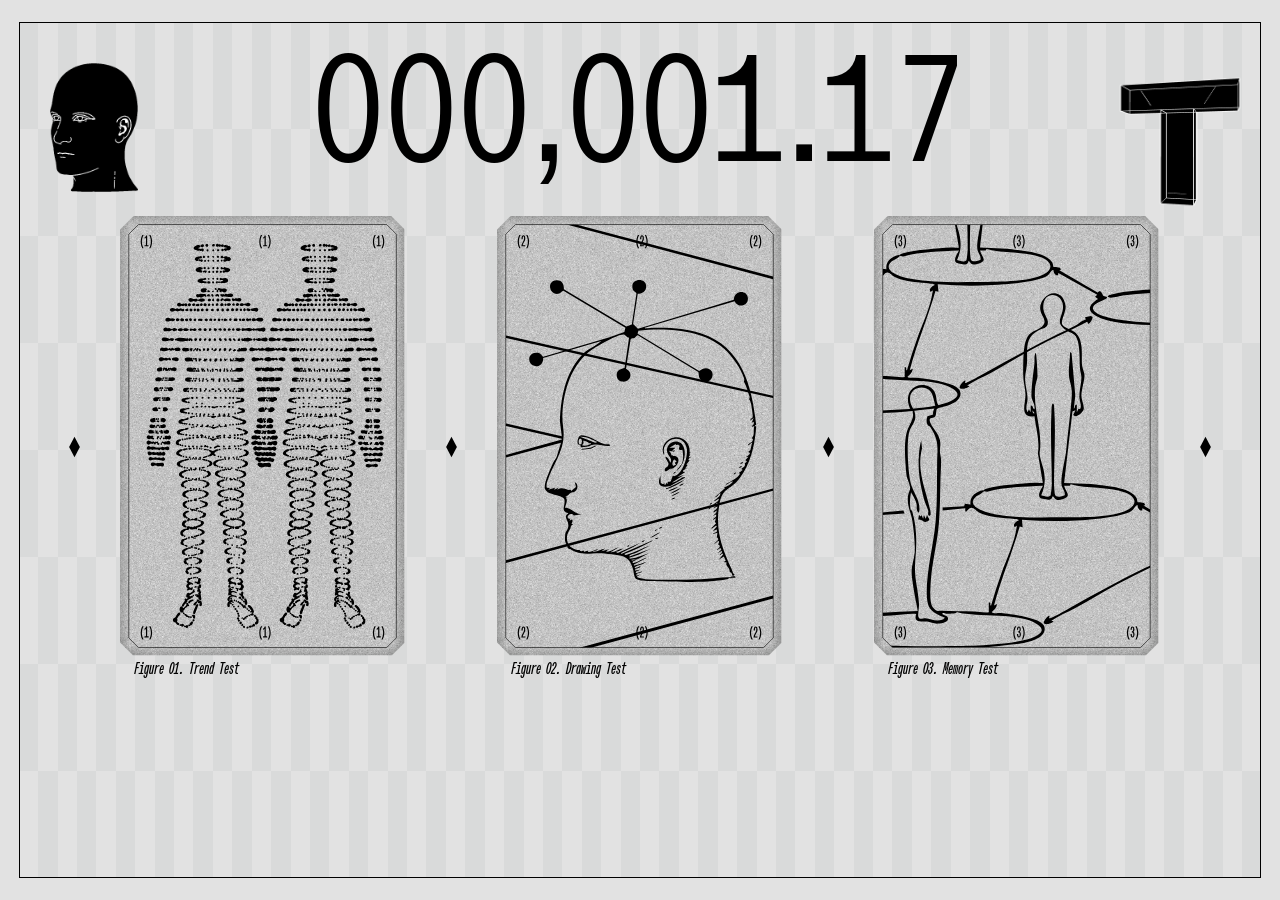
==== index.html @ 5023bb2b "Initial website publish" ====
<!DOCTYPE html>
<html lang="en">
  <head>
    <meta charset="utf-8" />
    <meta name="viewport" content="width=device-width, initial-scale=1.0" />
    <title>Download Font</title>
    <link rel="stylesheet" href="style.css" />
  </head>

  <body>
    <main class="stage" aria-label="Download Font layout">
      <svg class="rough-skin-filter" width="0" height="0" aria-hidden="true" focusable="false">
        <filter id="rough-skin-effect-30" x="-4%" y="-4%" width="108%" height="108%" filterRes="180">
          <feTurbulence
            type="fractalNoise"
            baseFrequency="0.018 0.12"
            numOctaves="1"
            seed="30"
            result="roughNoise"
          />
          <feDisplacementMap
            id="rough-skin-displacement"
            in="SourceGraphic"
            in2="roughNoise"
            scale="0"
            xChannelSelector="R"
            yChannelSelector="G"
          />
        </filter>
      </svg>
      <section class="poster">
        <div class="frame" aria-hidden="true"></div>
        <div class="right-rule" aria-hidden="true"></div>
        <div class="download-rule" aria-hidden="true"></div>

        <div class="info left">
          <p>(1)Name</p>
          <p>(2)Age</p>
        </div>
        <div class="info right">
          <p id="result-name">&nbsp;</p>
          <p id="age-years">55y/o</p>
        </div>

        <div class="age-clock" aria-live="off">
          <p><span id="age-days">0</span>D</p>
          <p><span id="age-hours">0</span>H</p>
          <p><span id="age-seconds">0</span></p>
        </div>
        <div class="age-decimals" aria-live="off">
          .<span id="age-second-decimals">00</span>S
        </div>

        <div class="font-tester-mask">
          <div
            class="font-tester"
            contenteditable="true"
            spellcheck="false"
            aria-label="Font tester"
          >ABCDEFGHIJKLMNOPQRSTUVWXYZ</div>
        </div>

        <div class="cross-monitor" aria-hidden="true">
          <img class="dotted-cross" src="libraries/1.svg" alt="" />
          <svg class="heartbeat" viewBox="0 0 341.89 144.61">
            <defs>
            <path
              id="heartbeat-path"
              pathLength="1"
              d="M340.17,94.98c-.83-.78-1.4,1.08-1.53,1.54-1.09,3.83-.87,8.24-1.43,12.17-.14.98-.56,4.42-1.46,4.71l-1.28-.26c-1.15-.95-1.01-11.06-1.1-13.14-.85-18.16-.84-36.48-.95-54.72l-.66-6.3c-.17,4.47-.12,8.98-.31,13.45-.35,8.2-.89,16.41-1.32,24.58-.28,5.42.06,12.53-1.03,17.74-1.19,5.68-5.89,2.69-8.33-.26-.75-.9-2.18-3.66-2.74-4.06-3.31-2.39-6.71,6.52-9.16,7.08-3.48.79-4.26-3.22-6.2-3.65-1.4-.31-3.42,1.21-4.76,1.43-.76.12-4.18.44-4.84.37-2.23-.23-2.48-2.99-3.5-2.89-4.4,2.23-7.27,10.48-12.2,4.32-5.63-7.03-6.41-19.91-10.2-27.68-1.62-3.32-2.79-.66-3.79,1.39-1.83,3.78-5.99,16.94-9.73,18.43-.83.33-1.53.13-2.28.31-2.62.64-5.24,7.42-8.67,6.27-.98-.33-.9-1.49-1.92-1.48-.59,1.62-.97,3.03-1.25,4.74-.67,4.01-.49,9.01-1.41,12.83-.29,1.2-1.08,1.5-2.22,1.06-.99-.7-.86-8.23-.94-9.74-.84-17.23-.87-34.54-1.32-51.77-.08-3.01.38-6.89.01-9.73-.06-.47-.25-1-.65-.48-.08,2.53.1,5.09.01,7.62-.41,11.98-.83,24.27-1.64,36.24-.16,2.46-.45,9.36-1.55,11.08-2.06,3.21-5.37.7-7.18-1.37-2.19-2.51-2.86-7.44-6.97-3.71-2.53,2.29-3.61,7.63-7.85,5.9-1.46-.59-2.55-3.38-3.88-3.58-1.15-.17-3.29,1.27-4.54,1.49-.93.16-1.87,0-2.8.11-1.68.18-2.35,1.26-3.92-.36-.59-.61-.84-1.96-1.61-1.96-3.69,1.59-6.82,9.42-11.14,5.65-4.67-4.07-8.14-19.97-10.38-26.2-.59-1.63-1.09-3.58-2.44-4.68-1.22,0-6.1,13.28-7.11,15.22-.78,1.49-3.63,6-5.04,6.62-1.28.57-2.08-.29-3.72,1.14-1.84,1.61-5.85,8.71-8.27,3.88-.73-.51-1.47,1.98-1.58,2.46-.55,2.33-1.44,15.61-2.29,16.16-1.22.79-1.98-.23-2.25-1.33-.52-2.1-.56-6.03-.69-8.37-.42-7.48-.49-15.19-.65-22.66-.28-13.05-.96-39.67-.96-39.67-.27,4.47-.13,8.98-.31,13.45-.46,11.26-.64,23.42-1.64,34.62-.34,3.83-.71,11.69-6.58,7.55-2.52-1.78-3.38-4.92-5.05-6.28-3.49-2.82-6.65,6.38-9,6.91-4.12.94-4.45-3.61-6.78-3.72-1.3-.06-2.99,1.32-4.18,1.51-.88.14-5.03.44-5.74.27-2.53-.58-.9-4.59-4.44-1.71-2.28,1.85-5.21,6.89-8.5,5.27-5.38-2.65-9.57-22.92-12-28.79-.22-.52-1.46-3.35-2.15-2.86-3.25,4.62-6.89,19.54-11.9,21.94-1.1.53-2.19.2-3.31.9-2.41,1.49-5.58,8.93-8.92,4.04-.78-.03-1.61,4.54-1.74,5.38-.36,2.32-.69,11.9-1.81,13.08-.53.55-1.36.41-1.81-.15-.56-.68-.89-4.97-.96-6.16-.73-11.83-.75-24.39-.97-36.26-.2-10.76.21-21.5-.47-32.23,0,2.16-.42,4.52-.5,6.63-.48,12.35-.86,24.6-1.62,36.9-.21,3.42.16,12.03-1.47,14.72-2.21,3.66-6.66-.59-8.23-2.73-1.52-2.06-1.82-5.4-5.19-2.92s-4.79,9.85-9.92,5.23c-.51-.45-.84-1.3-1.57-1.82-2.03-1.44-4.04.99-6.33,1.15"
            />
            </defs>
            <use class="heartbeat-trail" href="#heartbeat-path" />
            <use class="heartbeat-lead" href="#heartbeat-path" />
          </svg>
        </div>

        <div class="checks">
          <p class="aging-option" data-aging-font="wrinkle" role="button" tabindex="0" aria-pressed="false"><span>(2)Wrinkle<sup>1</sup></span><span class="check-box">[<span class="purple-dot is-hidden"></span>]</span></p>
          <p class="aging-option" data-aging-font="hunched" role="button" tabindex="0" aria-pressed="false"><span>Hunched Back<sup>2</sup></span><span class="check-box">[<span class="purple-dot is-hidden"></span>]</span></p>
          <p class="aging-option is-active" data-aging-font="skin" role="button" tabindex="0" aria-pressed="true"><span>Elasticity<sup>3</sup></span><span class="check-box">[<span class="purple-dot"></span>]</span></p>
          <p class="aging-option" data-aging-font="rough" role="button" tabindex="0" aria-pressed="false"><span>Rough Skin<sup>4</sup></span><span class="check-box">[<span class="purple-dot is-hidden"></span>]</span></p>
        </div>

        <div class="control">
          <p>(3)Control</p>
          <div class="speed">
            <span aria-hidden="true"></span>
            <span>Speed</span>
            <span class="speed-bracket">[</span>
            <input
              class="speed-slider"
              type="range"
              min="0"
              max="20"
              step="1"
              value="0"
              aria-label="Time speed"
            />
            <span class="speed-bracket">]</span>
          </div>
        </div>

        <div class="younger">
          <p>(4)Getting Younger</p>
          <p class="younger-action" data-cost="10" data-years="10"><span>-Medicine</span><span>10$</span></p>
          <p class="younger-action" data-cost="5" data-years="5"><span>-Skin Care</span><span>5$</span></p>
          <p class="younger-action" data-cost="8" data-years="8"><span>-Running</span><span>8$</span></p>
          <p class="younger-action" data-cost="3" data-years="3"><span>-Fresh Air</span><span>3$</span></p>
          <p class="younger-total"><span>Total</span><span id="younger-total-cost">0$</span></p>
          <div class="payment-options" aria-label="Payment options">
            <span>[Card]</span>
            <span>[Twint]</span>
          </div>
        </div>

        <div class="download">Download Font</div>

        <div class="scale-text">
          <span>Scale</span>
          <span class="scale-bracket">[</span>
          <input
            class="scale-slider"
            type="range"
            min="4"
            max="70"
            step="0.1"
            value="24"
            aria-label="Font size"
          />
          <span class="scale-bracket">]</span>
        </div>

        <p class="caption caption-1">
          [1] wrinkle experiment used a method<br />
          in which human wrinkles were expanded <br />
          outward based on the direction of writing.
          
        </p>
        <p class="caption caption-2">
          [2] Hunched Back experiment depicted<br />
          the process of a person’s back bending<br />
          through the curvature of the letters.<br />
          The support lines represent a cane. 
        </p>
        <p class="caption caption-3">
          [3] Skin Elastivity depicts the process<br />
          of skin sagging by showing the outlines<br />
          of letters drooping. Gravity pulls<br />   
          downward.<br />   
        </p>
        <p class="caption caption-4">
          [4] Skin Rough depicts skin that has <br />
          become wrinkled and rough using <br />
          random outline shapes.
        </p>
      </section>
    </main>

    <script src="libraries/p5.min.js"></script>
    <script src="wrinkle-sketch.js"></script>
    <script src="sketch.js"></script>
  </body>
</html>
---- style.css ----
@font-face {
  font-family: "ABC Oracle Triple";
  src: url("libraries/ABCOracleTriple-Light.otf") format("opentype");
  font-weight: 400;
  font-style: normal;
}

@font-face {
  font-family: "ABC Oracle Triple Bold";
  src: url("libraries/ABCOracleTriple-Medium.otf") format("opentype");
  font-weight: 700;
  font-style: normal;
}

@font-face {
  font-family: "ABC Gaisyr";
  src: url("libraries/ABCGaisyr-Book.otf") format("opentype");
  font-weight: 400;
  font-style: normal;
}

@font-face {
  font-family: "Hunched VF";
  src: url("libraries/hunchedVF.ttf") format("truetype");
  font-weight: 400;
  font-style: normal;
}

@font-face {
  font-family: "Skin Gravity VF";
  src: url("libraries/Skin.ttf") format("truetype");
  font-weight: 400;
  font-style: normal;
}

@font-face {
  font-family: "ABC Oracle Bold";
  src: url("libraries/ABCOracle-Bold.otf") format("opentype");
  font-weight: 700;
  font-style: normal;
}

:root {
  --bg: #E2E2E2;
  --purple: #B700FF;
  --line: 1pt;

  --outer-x: 2.2148vh;
  --outer-y: 2.4074vh;
  --panel-w: 28.7037vh;
  --panel-x: calc(100vw - var(--outer-x) - var(--panel-w));
  --frame-bottom: calc(100vh - var(--outer-y));
  --download-h: 5.25vh;

  --cross-w: 30.7037vh;
  --heartbeat-y: -1.5vh;
  --heartbeat-duration: 2.2s;
  --heartbeat-tail: 0.3;
  --heartbeat-end: -0.3;
  --tester-size: 24vh;
  --tester-trim-top: -0.18em;
  --font-aging: 0;
}

* {
  box-sizing: border-box;
}

html,
body {
  width: 100%;
  height: 100%;
  margin: 0;
}

body {
  overflow: hidden;
  background: var(--bg);
}

p {
  margin: 0;
}

.stage,
.poster {
  position: relative;
  width: 100vw;
  height: 100vh;
  background: var(--bg);
}

.poster {
  min-width: 33.8889vh;
  color: #000;
  font-family: "ABC Oracle Triple", monospace;
  line-height: 1;
  user-select: text;
}

.rough-skin-filter {
  position: absolute;
  width: 0;
  height: 0;
  overflow: hidden;
}

.frame {
  position: absolute;
  inset: var(--outer-y) var(--outer-x);
  border: var(--line) solid #000;
  pointer-events: none;
}

.right-rule {
  position: absolute;
  left: var(--panel-x);
  top: var(--outer-y);
  width: 0;
  height: calc(100vh - var(--outer-y) - var(--outer-y));
  border-left: var(--line) solid #000;
  pointer-events: none;
}

.download-rule {
  position: absolute;
  left: var(--panel-x);
  top: calc(var(--frame-bottom) - var(--download-h));
  width: var(--panel-w);
  height: 0;
  border-top: var(--line) solid #000;
  z-index: 2;
  pointer-events: none;
}

.info,
.age-clock,
.age-decimals,
.font-tester-mask,
.checks,
.control,
.younger,
.download {
  position: absolute;
  font-family: "ABC Oracle Triple", monospace;
  font-size: 2.7778vh;
  line-height: 1.2;
}

.info {
  top: 3.6111vh;
}

.info.left {
  left: calc(var(--panel-x) + 0.8333vh);
}

.info.right {
  right: calc(var(--outer-x) + 1.4815vh);
  text-align: right;
}

#result-name {
  max-width: 26vh;
  overflow: hidden;
  text-overflow: ellipsis;
  white-space: nowrap;
}

.age-clock,
.age-decimals {
  left: var(--panel-x);
  width: var(--panel-w);
  color: var(--purple);
  text-align: center;
  font-size: 4.3519vh;
  line-height: 1.1;
  white-space: nowrap;
  font-variant-numeric: tabular-nums;
}

.age-clock {
  top: 9.3vh;
}

.age-decimals {
  top: calc(20.2vh + 100px);
}

.font-tester-mask {
  left: var(--outer-x);
  top: var(--outer-y);
  width: calc(var(--panel-x) - var(--outer-x));
  height: calc(var(--frame-bottom) - var(--outer-y));
  padding-top: 1vh;
  overflow: hidden;
}

.wip-text-layer,
.wrinkle-canvas {
  position: absolute;
  left: 0;
  top: 1vh;
  width: 100%;
  min-height: 100%;
}

.wip-text-layer {
  z-index: 2;
  display: none;
  color: #000;
  font-size: var(--tester-size);
  line-height: 1.05;
  letter-spacing: 0.055em;
  white-space: pre-wrap;
  pointer-events: none;
  transform: translateY(var(--tester-trim-top));
}

.wrinkle-canvas {
  z-index: 0;
  width: 100% !important;
  height: calc(100% - 1vh) !important;
  display: none;
  pointer-events: none;
  transform: translateY(var(--tester-trim-top));
}

.wip-text-layer img {
  display: inline-block;
  width: auto;
  height: 0.9em;
  margin-right: 0.055em;
  vertical-align: -0.08em;
}

.wip-text-layer .wip-space {
  display: inline-block;
  width: 0.55em;
}

.font-tester-mask.is-wip .font-tester {
  color: transparent;
  caret-color: transparent;
}

.font-tester-mask.is-wip .font-tester::before {
  color: transparent;
}

.font-tester-mask.is-wip .wip-text-layer {
  display: block;
}

.font-tester-mask.is-wrinkle .font-tester {
  color: transparent;
  caret-color: var(--purple);
}

.font-tester-mask.is-wrinkle .font-tester::before {
  color: transparent;
}

.font-tester-mask.is-wrinkle .wrinkle-canvas {
  display: block;
}

.font-tester {
  position: relative;
  z-index: 1;
  width: 100%;
  min-height: 100%;
  color: #000;
  background: transparent;
  border: 0;
  outline: 0;
  padding: 0;
  overflow-wrap: anywhere;
  text-align: left;
  font-family: "Skin Gravity VF", "ABC Oracle Triple", monospace;
  font-size: var(--tester-size);
  line-height: 1.05;
  letter-spacing: 0.055em;
  white-space: pre-wrap;
  caret-color: var(--purple);
  transform: translateY(var(--tester-trim-top));
  font-variation-settings: "AGIN" var(--font-aging);
  transition: font-variation-settings 220ms linear;
}

.font-tester[data-aging-font="hunched"] {
  font-family: "Hunched VF", "ABC Oracle Triple", monospace;
}

.font-tester[data-aging-font="skin"] {
  font-family: "Skin Gravity VF", "ABC Oracle Triple", monospace;
}

.font-tester[data-aging-font="rough"] {
  font-family: "ABC Oracle Bold", "ABC Oracle Triple", monospace;
  font-variation-settings: normal;
  filter: url("#rough-skin-effect-30");
  transition: none;
}

.font-tester[data-aging-font="wrinkle"] {
  font-family: "ABC Oracle Bold", "ABC Oracle Triple", monospace;
  font-variation-settings: normal;
  transition: none;
}

.font-tester * {
  font-family: inherit !important;
  font-variation-settings: inherit !important;
}

.font-tester:empty::before {
  content: "ABCDEFGHIJKLMNOPQRSTUVWXYZ";
  color: #000;
}

.cross-monitor {
  position: absolute;
  left: calc(var(--panel-x) + 14.3519vh);
  top: 21.6667vh;
  width: var(--cross-w);
  aspect-ratio: 347.3 / 145.96;
  transform: translateX(-50%);
  pointer-events: none;
  overflow: hidden;
}

.dotted-cross {
  position: absolute;
  inset: 0;
  width: 100%;
  height: 100%;
}

.heartbeat {
  position: absolute;
  left: 0;
  top: var(--heartbeat-y);
  width: 100%;
  height: 100%;
  fill: none;
  stroke-linecap: round;
  stroke-linejoin: round;
  transform: scaleX(-0.94);
  transform-origin: center;
}

.heartbeat-lead,
.heartbeat-trail {
  stroke: #000;
  stroke-dasharray: var(--heartbeat-tail) 1;
  animation: heartbeat-follow var(--heartbeat-duration) linear infinite;
}

.heartbeat-lead {
  stroke-width: 2.1;
}

.heartbeat-trail {
  stroke-width: 0.7;
  opacity: 0.35;
  animation-name: heartbeat-follow, heartbeat-tail-fade;
  animation-duration: var(--heartbeat-duration), var(--heartbeat-duration);
  animation-timing-function: linear, linear;
  animation-iteration-count: infinite, infinite;
}

@keyframes heartbeat-follow {
  0% {
    stroke-dashoffset: 1;
  }

  100% {
    stroke-dashoffset: var(--heartbeat-end);
  }
}

@keyframes heartbeat-tail-fade {
  0%,
  45% {
    opacity: 0.35;
  }

  100% {
    opacity: 0;
  }
}

.checks {
  left: calc(var(--panel-x) + 0.8333vh);
  top: 33.5185vh;
  width: 26.4815vh;
  font-size: 2.7778vh;
}

.checks p,
.younger p {
  display: flex;
  justify-content: space-between;
  align-items: baseline;
  white-space: nowrap;
}

.aging-option {
  cursor: pointer;
  user-select: none;
}

.aging-option:focus-visible {
  outline: var(--line) solid var(--purple);
  outline-offset: 0.2vh;
}

.checks p:nth-child(n + 2) {
  padding-left: 3.8889vh;
}

.check-box {
  display: inline-flex;
  flex: 0 0 4.5vh;
  width: 4.5vh;
  justify-content: space-between;
  align-items: baseline;
  text-align: right;
}

.purple-dot {
  display: inline-block;
  flex: 0 0 0.48em;
  width: 0.48em;
  min-width: 0.48em;
  height: 0.48em;
  aspect-ratio: 1 / 1;
  margin: 0 0.16em;
  border-radius: 50%;
  background: var(--purple);
  transform: translateY(-3px);
}

.purple-dot.is-hidden {
  visibility: hidden;
}

sup {
  font-size: 0.48em;
  line-height: 0;
  vertical-align: super;
}

.control {
  left: calc(var(--panel-x) + 0.8333vh);
  top: 48.3333vh;
  width: 26.4815vh;
}

.speed {
  display: grid;
  grid-template-columns: 4.1667vh max-content max-content minmax(0, 1fr) max-content;
  column-gap: 0.42vh;
  align-items: center;
  padding-top: 0.1852vh;
  white-space: nowrap;
}

.speed-bracket {
  font-family: "ABC Oracle Triple", monospace;
  line-height: 1;
}

.speed-slider {
  width: 100%;
  height: 1.6667vh;
  margin: 0;
  appearance: none;
  background: transparent;
  cursor: pointer;
}

.speed-slider::-webkit-slider-runnable-track {
  height: 1.6667vh;
  background: transparent;
}

.speed-slider::-webkit-slider-thumb {
  width: 1.3333vh;
  height: 1.3333vh;
  border: 0;
  border-radius: 50%;
  appearance: none;
  background: var(--purple);
  transform: translateY(0.1667vh);
}

.speed-slider::-moz-range-track {
  height: 1.6667vh;
  background: transparent;
  border: 0;
}

.speed-slider::-moz-range-thumb {
  width: 1.3333vh;
  height: 1.3333vh;
  border: 0;
  border-radius: 50%;
  background: var(--purple);
}

.younger {
  left: calc(var(--panel-x) + 0.8333vh);
  top: 56.1111vh;
  width: 26.4815vh;
}

.younger p:nth-child(n + 2) {
  padding-left: 5.5556vh;
}

.younger-total {
  margin-top: 2.35vh;
  padding-top: 0.45vh;
  border-top: var(--line) solid #000;
}

.payment-options {
  display: flex;
  gap: 1.2vh;
  margin-top: 0.65vh;
  padding-left: 5.5556vh;
  font-family: "ABC Oracle Triple Bold", "ABC Oracle Triple", monospace;
  font-size: 80%;
}

.payment-options span {
  cursor: default;
  user-select: none;
}

.payment-options span:hover {
  color: var(--purple);
}

.younger-action {
  cursor: pointer;
  user-select: none;
}

.younger-action:hover {
  color: var(--purple);
}

.download {
  left: var(--panel-x);
  top: calc(var(--frame-bottom) - var(--download-h));
  width: var(--panel-w);
  height: var(--download-h);
  display: flex;
  align-items: center;
  justify-content: center;
  border-right: var(--line) solid #000;
  border-bottom: var(--line) solid #000;
  border-left: var(--line) solid #000;
  text-align: center;
  cursor: pointer;
  z-index: 1;
}

.download:hover {
  background: var(--purple);
}

.scale-text,
.caption {
  position: absolute;
  z-index: 20;
  color: var(--purple);
  font-family: "ABC Gaisyr", serif;
  font-size: 1.2037vh;
  line-height: 1.155;
}

.scale-text {
  line-height: 1.05;
  left: calc(var(--outer-x) + 14.6296vh);
  top: calc(var(--frame-bottom) - 6.15vh);
  width: 25vh;
  display: grid;
  grid-template-columns: max-content max-content 19vh max-content;
  column-gap: 0.42vh;
  align-items: center;
}

.scale-bracket {
  font-family: "ABC Oracle Triple", monospace;
  font-size: 1.6667vh;
  line-height: 1;
}

.scale-slider {
  width: 19vh;
  height: 1.6667vh;
  margin: 0;
  appearance: none;
  background: transparent;
  cursor: pointer;
  pointer-events: auto;
}

.scale-slider::-webkit-slider-runnable-track {
  height: 1.6667vh;
  background: transparent;
}

.scale-slider::-webkit-slider-thumb {
  width: 1.1111vh;
  height: 1.1111vh;
  border: 0;
  border-radius: 50%;
  appearance: none;
  background: var(--purple);
  transform: translateY(0.2778vh);
}

.scale-slider::-moz-range-track {
  height: 1.6667vh;
  background: transparent;
  border: 0;
}

.scale-slider::-moz-range-thumb {
  width: 1.1111vh;
  height: 1.1111vh;
  border: 0;
  border-radius: 50%;
  background: var(--purple);
}

.caption {
  top: calc(var(--frame-bottom) - 6.04vh);
  width: 23.1481vh;
}

.caption-1 {
  left: calc(var(--outer-x) + 40.3889vh);
}

.caption-2 {
  left: calc(var(--outer-x) + 68.1481vh);
}

.caption-3 {
  left: calc(var(--outer-x) + 93.9074vh);
}

.caption-4 {
  left: calc(var(--outer-x) + 118.6667vh);
}
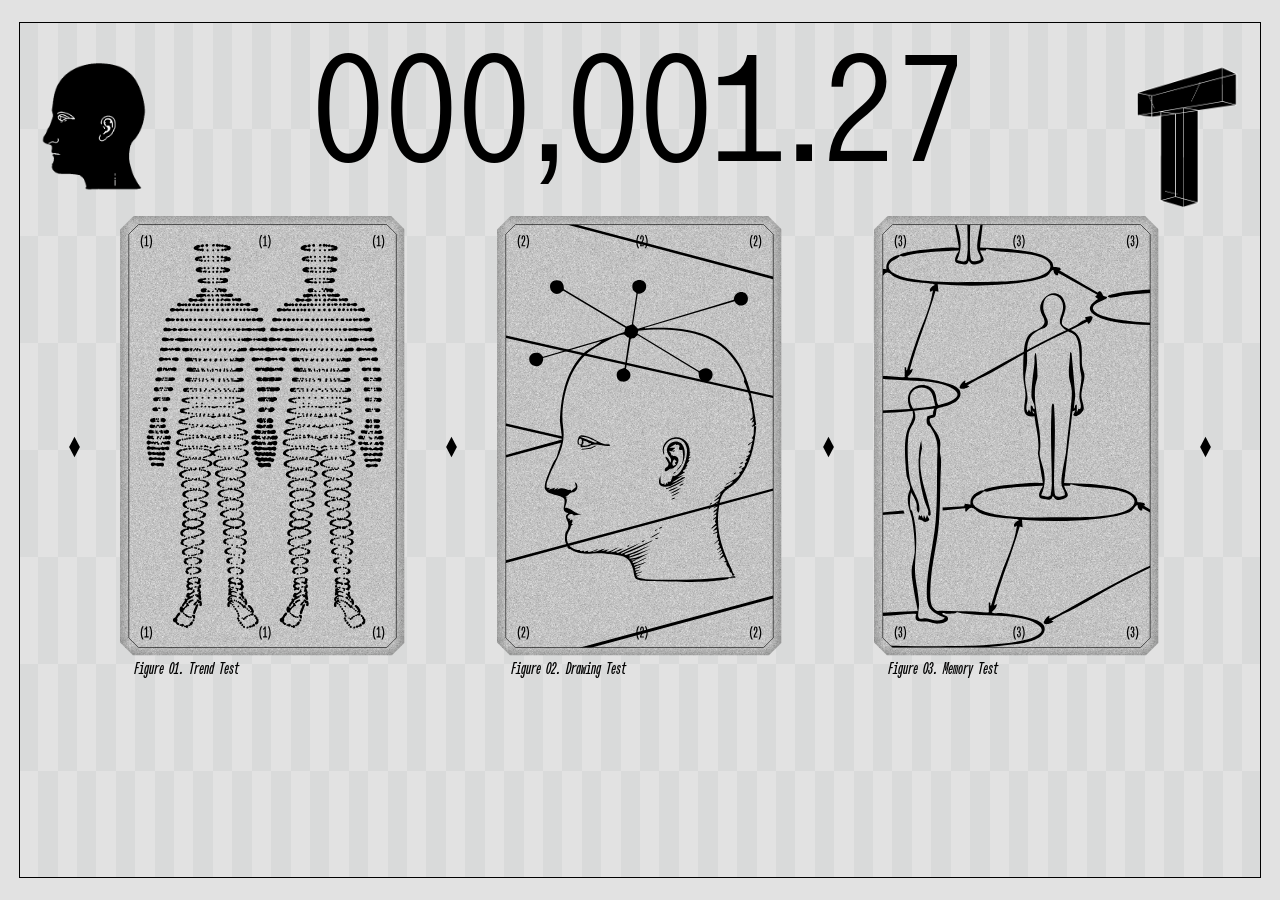
==== commit 6599edba: "Update aging site and thesis page" ====
--- a/index.html
+++ b/index.html
@@ -10,7 +10,7 @@
   <body>
     <main class="stage" aria-label="Download Font layout">
       <svg class="rough-skin-filter" width="0" height="0" aria-hidden="true" focusable="false">
-        <filter id="rough-skin-effect-30" x="-4%" y="-4%" width="108%" height="108%" filterRes="180">
+        <filter id="rough-skin-effect-30" x="-18%" y="-18%" width="136%" height="136%">
           <feTurbulence
             type="fractalNoise"
             baseFrequency="0.018 0.12"
@@ -25,6 +25,27 @@
             scale="0"
             xChannelSelector="R"
             yChannelSelector="G"
+            result="roughDisplaced"
+          />
+          <feGaussianBlur
+            in="roughDisplaced"
+            stdDeviation="0.2 0"
+            result="roughSoftened"
+          />
+          <feMorphology
+            in="roughSoftened"
+            operator="dilate"
+            radius="0.85 0"
+            result="roughJoined"
+          />
+          <feColorMatrix
+            in="roughJoined"
+            type="matrix"
+            values="
+              1 0 0 0 0
+              0 1 0 0 0
+              0 0 1 0 0
+              0 0 0 18 -7"
           />
         </filter>
       </svg>
@@ -79,7 +100,8 @@
           <p class="aging-option" data-aging-font="wrinkle" role="button" tabindex="0" aria-pressed="false"><span>(2)Wrinkle<sup>1</sup></span><span class="check-box">[<span class="purple-dot is-hidden"></span>]</span></p>
           <p class="aging-option" data-aging-font="hunched" role="button" tabindex="0" aria-pressed="false"><span>Hunched Back<sup>2</sup></span><span class="check-box">[<span class="purple-dot is-hidden"></span>]</span></p>
           <p class="aging-option is-active" data-aging-font="skin" role="button" tabindex="0" aria-pressed="true"><span>Elasticity<sup>3</sup></span><span class="check-box">[<span class="purple-dot"></span>]</span></p>
-          <p class="aging-option" data-aging-font="rough" role="button" tabindex="0" aria-pressed="false"><span>Rough Skin<sup>4</sup></span><span class="check-box">[<span class="purple-dot is-hidden"></span>]</span></p>
+          <p class="aging-option" data-aging-font="rough" role="button" tabindex="0" aria-pressed="false"><span>Rough Skin 1<sup>4</sup></span><span class="check-box">[<span class="purple-dot is-hidden"></span>]</span></p>
+          <p class="aging-option" data-aging-font="rough2" role="button" tabindex="0" aria-pressed="false"><span>Rough Skin 2<sup>4</sup></span><span class="check-box">[<span class="purple-dot is-hidden"></span>]</span></p>
         </div>
 
         <div class="control">
@@ -103,18 +125,15 @@
 
         <div class="younger">
           <p>(4)Getting Younger</p>
-          <p class="younger-action" data-cost="10" data-years="10"><span>-Medicine</span><span>10$</span></p>
-          <p class="younger-action" data-cost="5" data-years="5"><span>-Skin Care</span><span>5$</span></p>
-          <p class="younger-action" data-cost="8" data-years="8"><span>-Running</span><span>8$</span></p>
-          <p class="younger-action" data-cost="3" data-years="3"><span>-Fresh Air</span><span>3$</span></p>
-          <p class="younger-total"><span>Total</span><span id="younger-total-cost">0$</span></p>
-          <div class="payment-options" aria-label="Payment options">
-            <span>[Card]</span>
-            <span>[Twint]</span>
-          </div>
+          <p class="younger-action" data-cost="10" data-years="10"><span>-Medicine</span></p>
+          <p class="younger-action" data-cost="5" data-years="5"><span>-Skin Care</span></p>
+          <p class="younger-action" data-cost="8" data-years="8"><span>-Running</span></p>
+          <p class="younger-action" data-cost="3" data-years="3"><span>-Fresh Air</span></p>
+          <p class="rebirth-action" role="button" tabindex="0">(5) Rebirth</p>
+          <p class="thesis-action" role="button" tabindex="0">(6) Read Thesis</p>
         </div>
 
-        <div class="download">Download Font</div>
+        <div class="download" role="button" tabindex="0">Print aging</div>
 
         <div class="scale-text">
           <span>Scale</span>
--- a/style.css
+++ b/style.css
@@ -44,6 +44,7 @@
   --bg: #E2E2E2;
   --purple: #B700FF;
   --line: 1pt;
+  --print-scale: 0.48;
 
   --outer-x: 2.2148vh;
   --outer-y: 2.4074vh;
@@ -192,11 +193,13 @@
   top: var(--outer-y);
   width: calc(var(--panel-x) - var(--outer-x));
   height: calc(var(--frame-bottom) - var(--outer-y));
+  padding-left: 0.9vh;
   padding-top: 1vh;
   overflow: hidden;
 }
 
 .wip-text-layer,
+.rough-canvas,
 .wrinkle-canvas {
   position: absolute;
   left: 0;
@@ -252,9 +255,32 @@
   display: block;
 }
 
+.font-tester-mask.is-rough .font-tester {
+  color: transparent;
+  caret-color: var(--purple);
+}
+
+.font-tester-mask.is-rough .font-tester::before {
+  color: transparent;
+}
+
+.rough-canvas {
+  z-index: 0;
+  width: 100% !important;
+  height: calc(100% - 1vh) !important;
+  display: none;
+  pointer-events: none;
+  transform: translateY(var(--tester-trim-top));
+}
+
+.font-tester-mask.is-rough .rough-canvas {
+  display: block;
+}
+
 .font-tester-mask.is-wrinkle .font-tester {
   color: transparent;
   caret-color: var(--purple);
+  transform: none;
 }
 
 .font-tester-mask.is-wrinkle .font-tester::before {
@@ -263,6 +289,9 @@
 
 .font-tester-mask.is-wrinkle .wrinkle-canvas {
   display: block;
+  top: 1vh;
+  height: calc(100% - 1vh) !important;
+  transform: none;
 }
 
 .font-tester {
@@ -296,12 +325,13 @@
   font-family: "Skin Gravity VF", "ABC Oracle Triple", monospace;
 }
 
-.font-tester[data-aging-font="rough"] {
+.font-tester[data-aging-font="rough"],
+.font-tester[data-aging-font="rough2"] {
   font-family: "ABC Oracle Bold", "ABC Oracle Triple", monospace;
   font-variation-settings: normal;
-  filter: url("#rough-skin-effect-30");
   transition: none;
 }
+
 
 .font-tester[data-aging-font="wrinkle"] {
   font-family: "ABC Oracle Bold", "ABC Oracle Triple", monospace;
@@ -317,6 +347,45 @@
 .font-tester:empty::before {
   content: "ABCDEFGHIJKLMNOPQRSTUVWXYZ";
   color: #000;
+}
+
+@media print {
+  @page {
+    size: portrait;
+    margin: 0;
+  }
+
+  html,
+  body {
+    width: 100%;
+    height: 100%;
+    background: #fff;
+    overflow: hidden;
+  }
+
+  body * {
+    visibility: hidden !important;
+  }
+
+  .font-tester-mask,
+  .font-tester-mask * {
+    visibility: visible !important;
+    print-color-adjust: exact;
+    -webkit-print-color-adjust: exact;
+  }
+
+  .font-tester-mask {
+    position: fixed !important;
+    left: 0 !important;
+    top: 0 !important;
+    width: calc(100vw / var(--print-scale)) !important;
+    height: calc(100vh / var(--print-scale)) !important;
+    min-height: 0 !important;
+    background: transparent !important;
+    overflow: hidden !important;
+    transform: scale(var(--print-scale)) !important;
+    transform-origin: top left !important;
+  }
 }
 
 .cross-monitor {
@@ -454,7 +523,7 @@
 
 .control {
   left: calc(var(--panel-x) + 0.8333vh);
-  top: 48.3333vh;
+  top: 50.7333vh;
   width: 26.4815vh;
 }
 
@@ -512,7 +581,7 @@
 
 .younger {
   left: calc(var(--panel-x) + 0.8333vh);
-  top: 56.1111vh;
+  top: 58.5111vh;
   width: 26.4815vh;
 }
 
@@ -520,36 +589,22 @@
   padding-left: 5.5556vh;
 }
 
-.younger-total {
-  margin-top: 2.35vh;
-  padding-top: 0.45vh;
-  border-top: var(--line) solid #000;
-}
-
-.payment-options {
-  display: flex;
-  gap: 1.2vh;
-  margin-top: 0.65vh;
-  padding-left: 5.5556vh;
-  font-family: "ABC Oracle Triple Bold", "ABC Oracle Triple", monospace;
-  font-size: 80%;
-}
-
-.payment-options span {
-  cursor: default;
-  user-select: none;
-}
-
-.payment-options span:hover {
-  color: var(--purple);
-}
-
-.younger-action {
+.rebirth-action,
+.thesis-action {
+  margin-top: 0.72vh;
+  padding-left: 0 !important;
+}
+
+.younger-action,
+.rebirth-action,
+.thesis-action {
   cursor: pointer;
   user-select: none;
 }
 
-.younger-action:hover {
+.younger-action:hover,
+.rebirth-action:hover,
+.thesis-action:hover {
   color: var(--purple);
 }
 
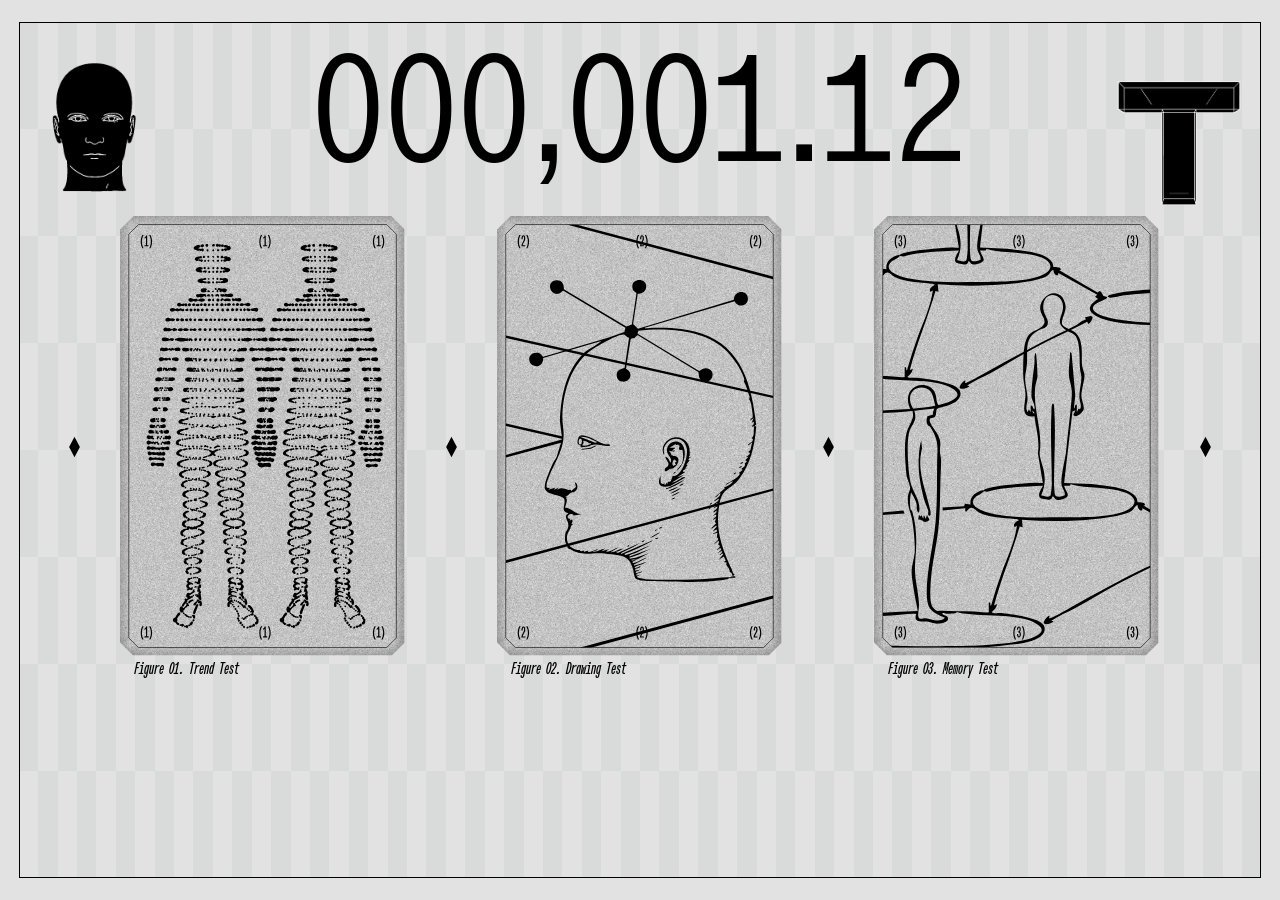
==== commit a080a072: "Bust script cache for aging page" ====
--- a/index.html
+++ b/index.html
@@ -177,7 +177,7 @@
     </main>
 
     <script src="libraries/p5.min.js"></script>
-    <script src="wrinkle-sketch.js"></script>
-    <script src="sketch.js"></script>
+    <script src="wrinkle-sketch.js?v=175a18e"></script>
+    <script src="sketch.js?v=175a18e"></script>
   </body>
 </html>
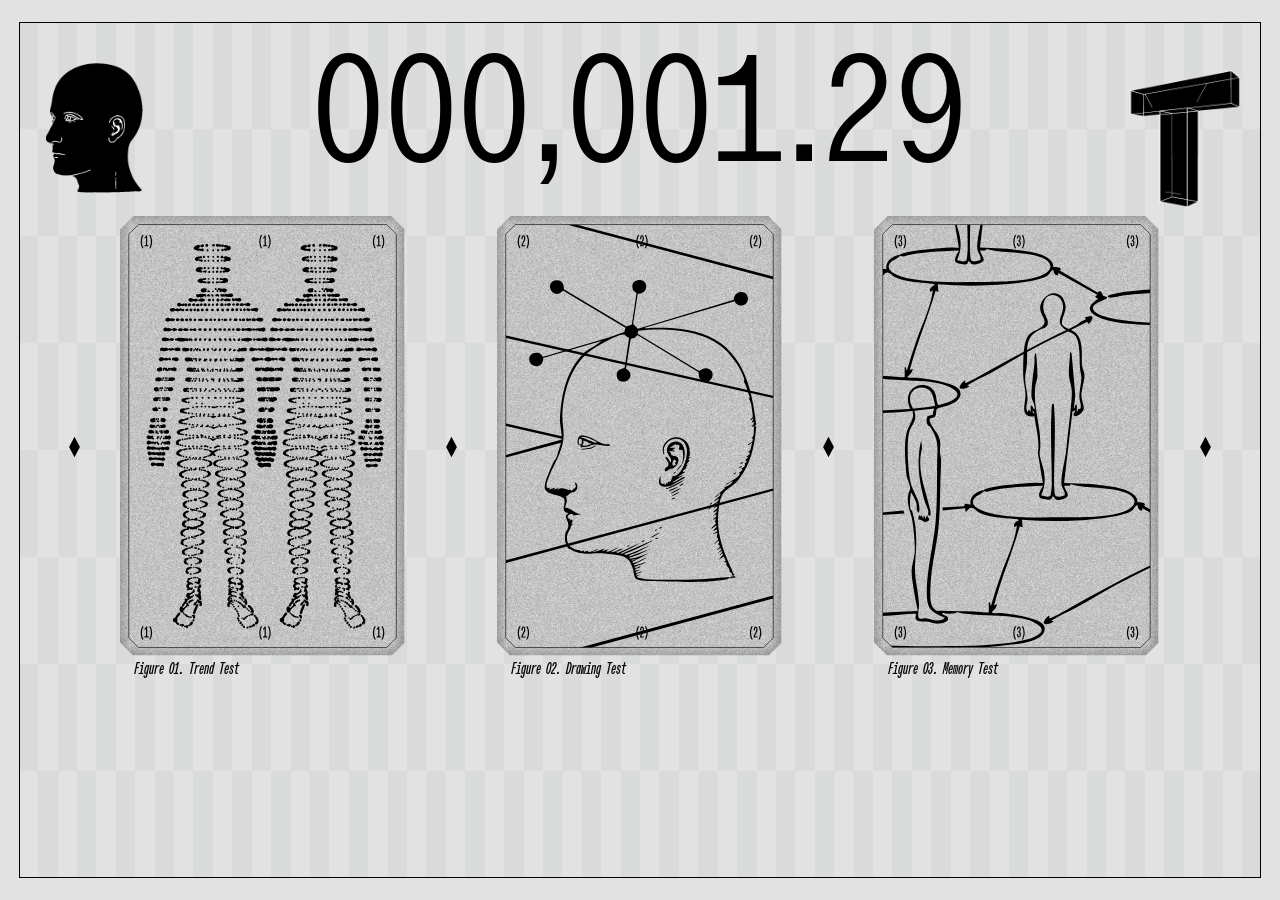
==== commit df0e4f8f: "Throttle print dialog requests" ====
--- a/index.html
+++ b/index.html
@@ -177,7 +177,7 @@
     </main>
 
     <script src="libraries/p5.min.js"></script>
-    <script src="wrinkle-sketch.js?v=175a18e"></script>
-    <script src="sketch.js?v=175a18e"></script>
+    <script src="wrinkle-sketch.js?v=print-cooldown-20260910"></script>
+    <script src="sketch.js?v=print-cooldown-20260910"></script>
   </body>
 </html>
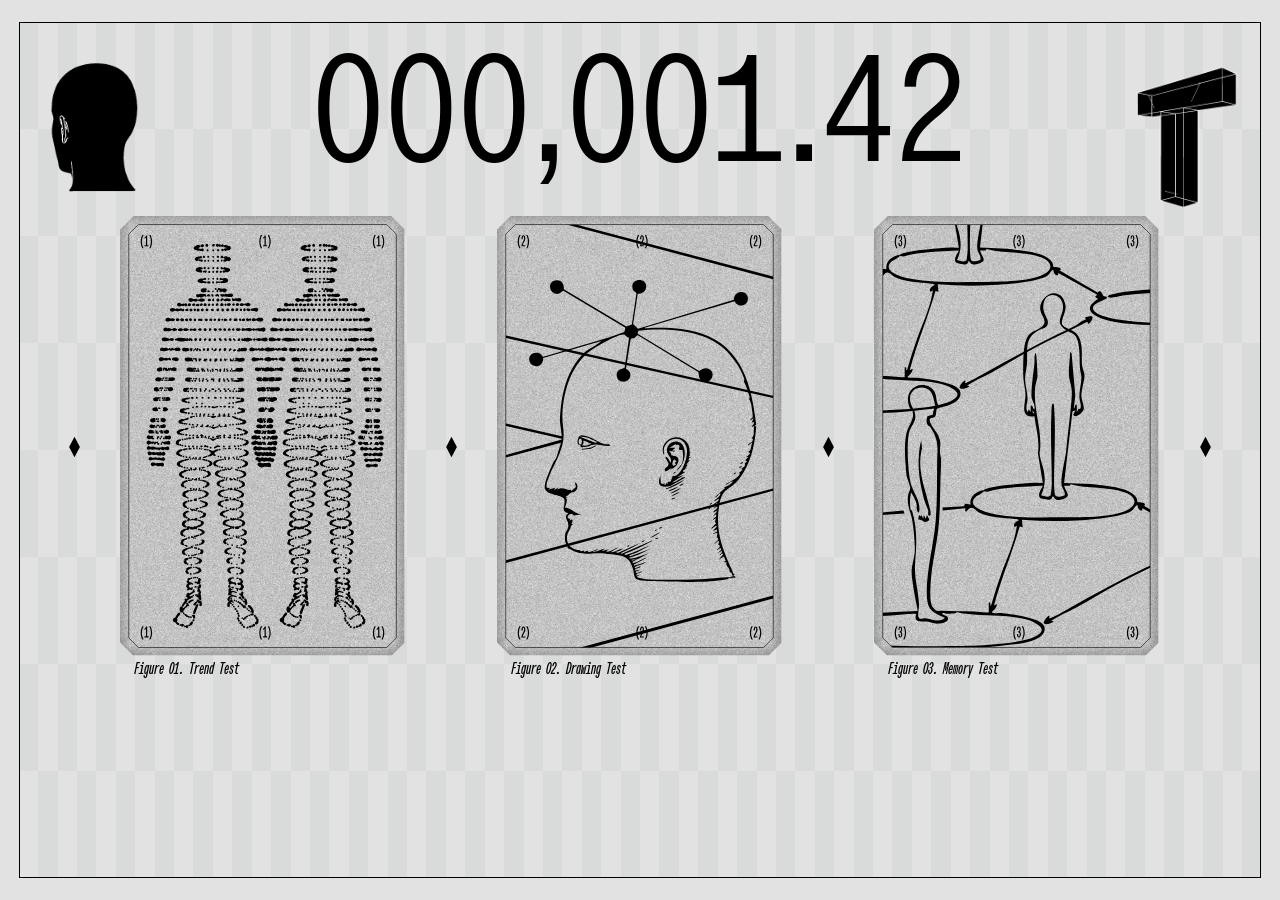
==== commit b0f21b1e: "Print font area as snapshot" ====
--- a/index.html
+++ b/index.html
@@ -4,7 +4,7 @@
     <meta charset="utf-8" />
     <meta name="viewport" content="width=device-width, initial-scale=1.0" />
     <title>Download Font</title>
-    <link rel="stylesheet" href="style.css" />
+    <link rel="stylesheet" href="style.css?v=print-snapshot-20260910" />
   </head>
 
   <body>
@@ -177,7 +177,7 @@
     </main>
 
     <script src="libraries/p5.min.js"></script>
-    <script src="wrinkle-sketch.js?v=print-cooldown-20260910"></script>
-    <script src="sketch.js?v=print-cooldown-20260910"></script>
+    <script src="wrinkle-sketch.js?v=print-snapshot-20260910"></script>
+    <script src="sketch.js?v=print-snapshot-20260910"></script>
   </body>
 </html>
--- a/style.css
+++ b/style.css
@@ -349,9 +349,13 @@
   color: #000;
 }
 
+.print-snapshot {
+  display: none;
+}
+
 @media print {
   @page {
-    size: portrait;
+    size: landscape;
     margin: 0;
   }
 
@@ -363,28 +367,30 @@
     overflow: hidden;
   }
 
-  body * {
-    visibility: hidden !important;
-  }
-
-  .font-tester-mask,
-  .font-tester-mask * {
-    visibility: visible !important;
+  body > *:not(.print-snapshot) {
+    display: none !important;
+  }
+
+  .print-snapshot {
+    position: fixed !important;
+    inset: 0 !important;
+    display: flex !important;
+    align-items: flex-start !important;
+    justify-content: flex-start !important;
+    width: 100vw !important;
+    height: 100vh !important;
+    overflow: hidden !important;
+    background: #fff !important;
     print-color-adjust: exact;
     -webkit-print-color-adjust: exact;
   }
 
-  .font-tester-mask {
-    position: fixed !important;
-    left: 0 !important;
-    top: 0 !important;
-    width: calc(100vw / var(--print-scale)) !important;
-    height: calc(100vh / var(--print-scale)) !important;
-    min-height: 0 !important;
-    background: transparent !important;
-    overflow: hidden !important;
-    transform: scale(var(--print-scale)) !important;
-    transform-origin: top left !important;
+  .print-snapshot img {
+    display: block !important;
+    width: 100vw !important;
+    height: 100vh !important;
+    object-fit: contain !important;
+    object-position: top left !important;
   }
 }
 
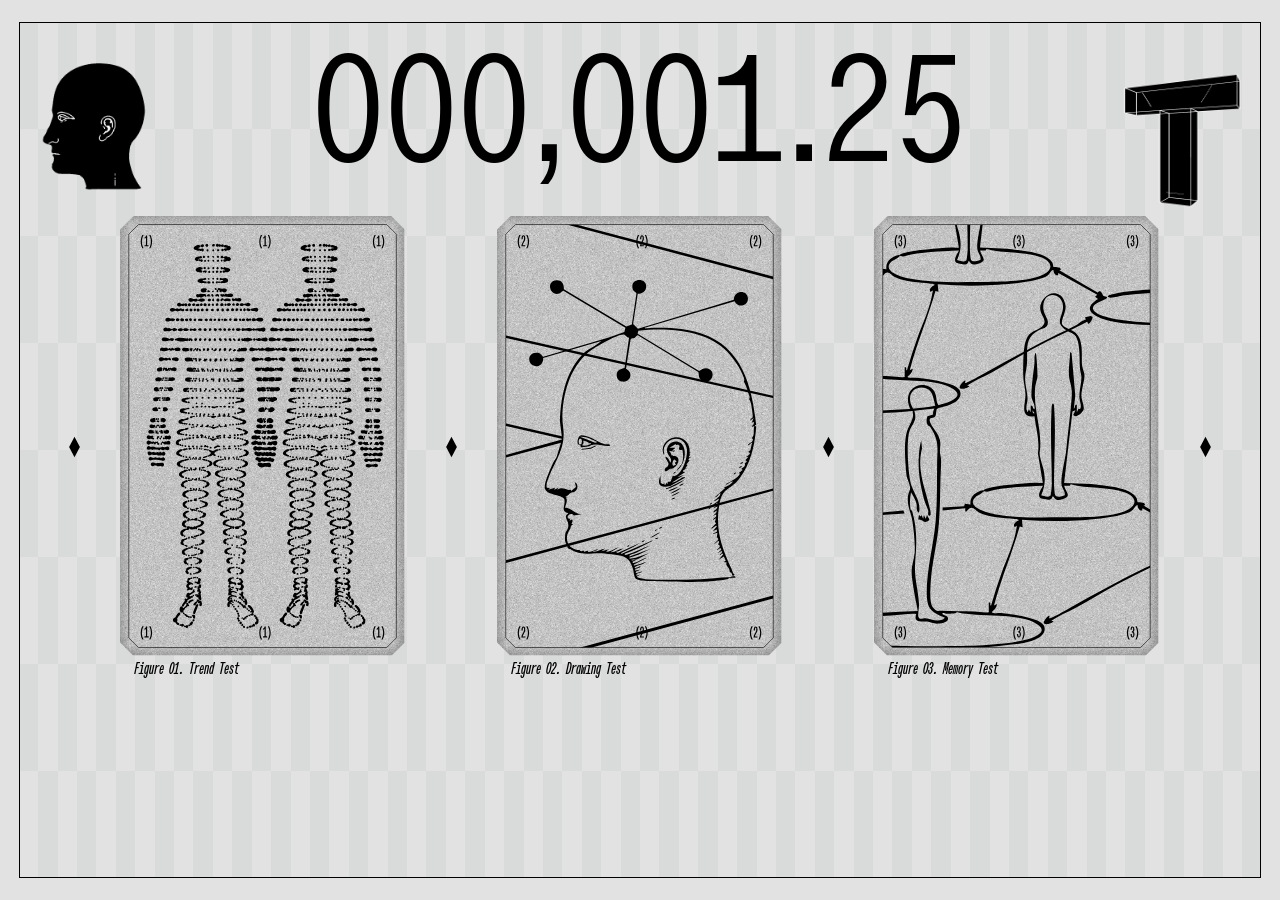
==== commit 38539fde: "Print random receipt images" ====
--- a/index.html
+++ b/index.html
@@ -4,7 +4,7 @@
     <meta charset="utf-8" />
     <meta name="viewport" content="width=device-width, initial-scale=1.0" />
     <title>Download Font</title>
-    <link rel="stylesheet" href="style.css?v=print-snapshot-20260910" />
+    <link rel="stylesheet" href="style.css?v=image-print-20260910" />
   </head>
 
   <body>
@@ -177,7 +177,7 @@
     </main>
 
     <script src="libraries/p5.min.js"></script>
-    <script src="wrinkle-sketch.js?v=print-snapshot-20260910"></script>
-    <script src="sketch.js?v=print-snapshot-20260910"></script>
+    <script src="wrinkle-sketch.js?v=image-print-20260910"></script>
+    <script src="sketch.js?v=image-print-20260910"></script>
   </body>
 </html>
--- a/style.css
+++ b/style.css
@@ -349,48 +349,50 @@
   color: #000;
 }
 
-.print-snapshot {
+.print-image-stage {
   display: none;
 }
 
 @media print {
   @page {
-    size: landscape;
+    size: 72mm 130mm;
     margin: 0;
   }
 
   html,
   body {
-    width: 100%;
-    height: 100%;
+    width: 72mm;
+    height: 130mm;
     background: #fff;
     overflow: hidden;
   }
 
-  body > *:not(.print-snapshot) {
+  body > *:not(.print-image-stage) {
     display: none !important;
   }
 
-  .print-snapshot {
+  .print-image-stage {
     position: fixed !important;
-    inset: 0 !important;
-    display: flex !important;
-    align-items: flex-start !important;
-    justify-content: flex-start !important;
-    width: 100vw !important;
-    height: 100vh !important;
+    left: 0 !important;
+    top: 0 !important;
+    display: block !important;
+    width: 72mm !important;
+    height: 130mm !important;
     overflow: hidden !important;
     background: #fff !important;
     print-color-adjust: exact;
     -webkit-print-color-adjust: exact;
   }
 
-  .print-snapshot img {
+  .print-image-stage img {
     display: block !important;
-    width: 100vw !important;
-    height: 100vh !important;
+    width: 72mm !important;
+    height: auto !important;
+    max-width: 72mm !important;
+    max-height: 130mm !important;
     object-fit: contain !important;
-    object-position: top left !important;
+    object-position: top center !important;
+    page-break-inside: avoid !important;
   }
 }
 
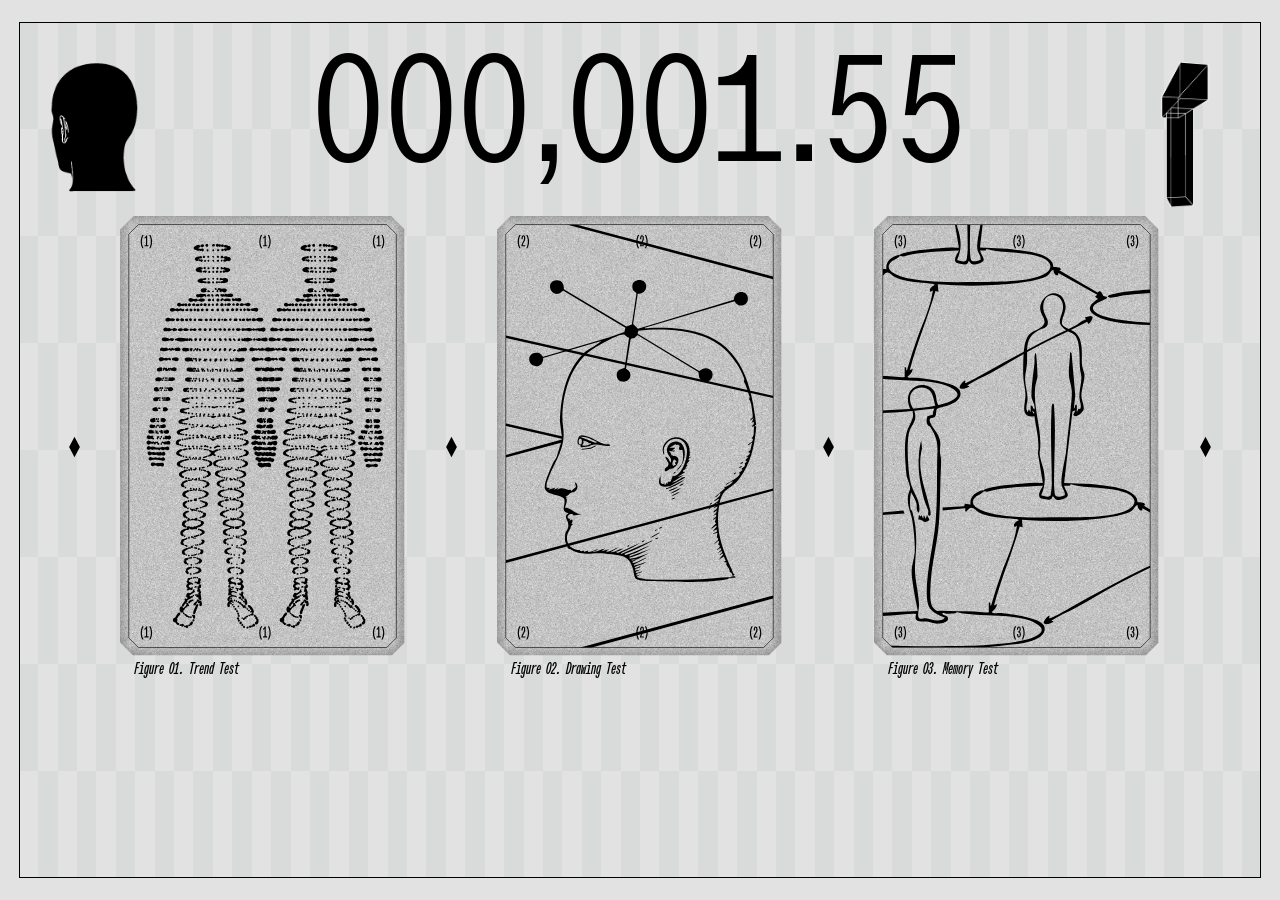
==== commit 60b3f9dc: "Move print flow to dedicated page" ====
--- a/index.html
+++ b/index.html
@@ -4,7 +4,7 @@
     <meta charset="utf-8" />
     <meta name="viewport" content="width=device-width, initial-scale=1.0" />
     <title>Download Font</title>
-    <link rel="stylesheet" href="style.css?v=image-print-20260910" />
+    <link rel="stylesheet" href="style.css?v=print-page-20260910" />
   </head>
 
   <body>
@@ -177,7 +177,7 @@
     </main>
 
     <script src="libraries/p5.min.js"></script>
-    <script src="wrinkle-sketch.js?v=image-print-20260910"></script>
-    <script src="sketch.js?v=image-print-20260910"></script>
+    <script src="wrinkle-sketch.js?v=print-page-20260910"></script>
+    <script src="sketch.js?v=print-page-20260910"></script>
   </body>
 </html>
--- a/style.css
+++ b/style.css
@@ -349,53 +349,6 @@
   color: #000;
 }
 
-.print-image-stage {
-  display: none;
-}
-
-@media print {
-  @page {
-    size: 72mm 130mm;
-    margin: 0;
-  }
-
-  html,
-  body {
-    width: 72mm;
-    height: 130mm;
-    background: #fff;
-    overflow: hidden;
-  }
-
-  body > *:not(.print-image-stage) {
-    display: none !important;
-  }
-
-  .print-image-stage {
-    position: fixed !important;
-    left: 0 !important;
-    top: 0 !important;
-    display: block !important;
-    width: 72mm !important;
-    height: 130mm !important;
-    overflow: hidden !important;
-    background: #fff !important;
-    print-color-adjust: exact;
-    -webkit-print-color-adjust: exact;
-  }
-
-  .print-image-stage img {
-    display: block !important;
-    width: 72mm !important;
-    height: auto !important;
-    max-width: 72mm !important;
-    max-height: 130mm !important;
-    object-fit: contain !important;
-    object-position: top center !important;
-    page-break-inside: avoid !important;
-  }
-}
-
 .cross-monitor {
   position: absolute;
   left: calc(var(--panel-x) + 14.3519vh);
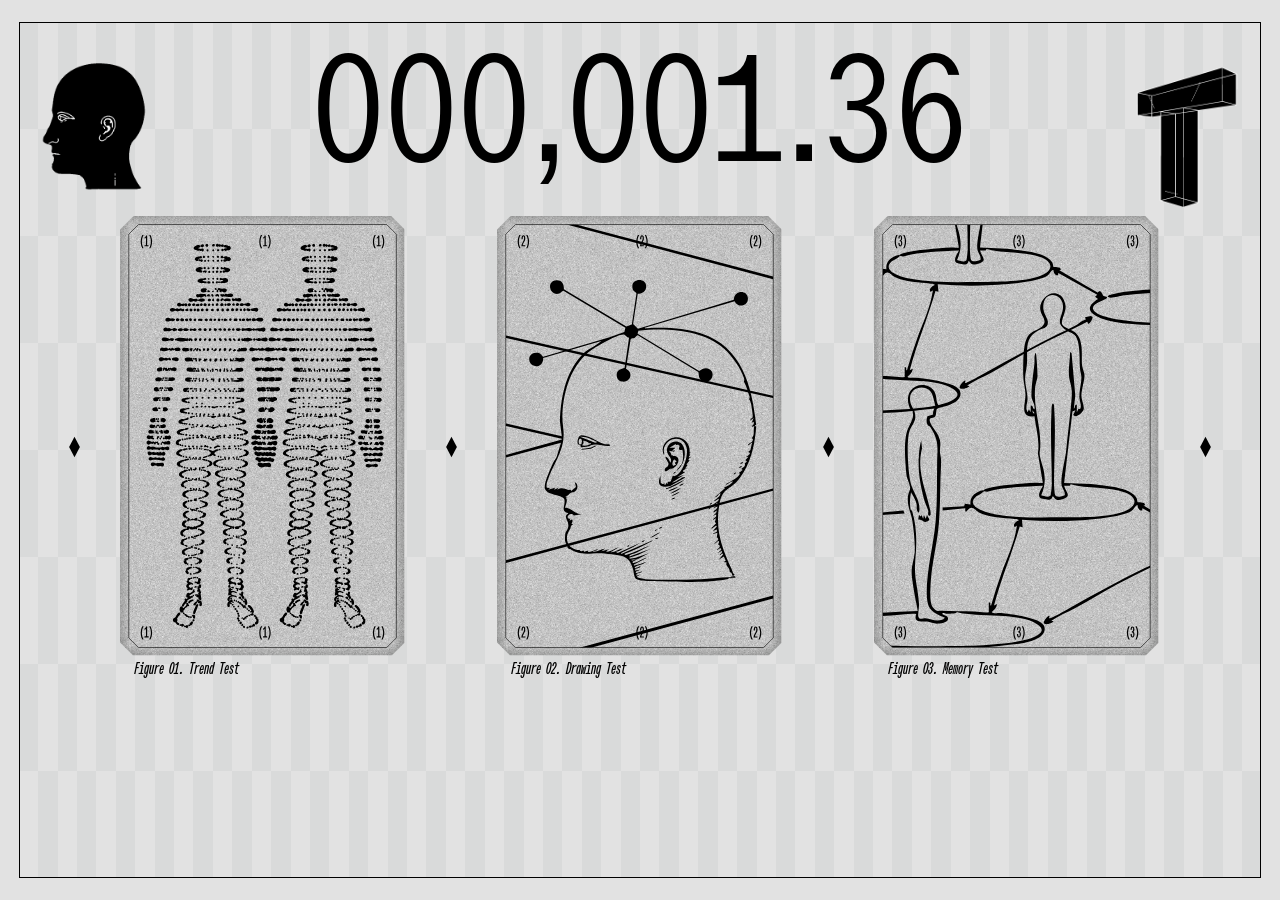
==== commit 6d7651d2: "Update random print assets and aging states" ====
--- a/index.html
+++ b/index.html
@@ -133,7 +133,7 @@
           <p class="thesis-action" role="button" tabindex="0">(6) Read Thesis</p>
         </div>
 
-        <div class="download" role="button" tabindex="0">Print aging</div>
+        <div class="download" role="button" tabindex="0">Print Random</div>
 
         <div class="scale-text">
           <span>Scale</span>
--- a/style.css
+++ b/style.css
@@ -428,7 +428,6 @@
   font-size: 2.7778vh;
 }
 
-.checks p,
 .younger p {
   display: flex;
   justify-content: space-between;
@@ -436,9 +435,18 @@
   white-space: nowrap;
 }
 
+.checks p {
+  display: grid;
+  grid-template-columns: minmax(0, 1fr) 4.5vh;
+  align-items: center;
+  column-gap: 0.3vh;
+  white-space: nowrap;
+}
+
 .aging-option {
   cursor: pointer;
   user-select: none;
+  min-height: 1.18em;
 }
 
 .aging-option:focus-visible {
@@ -455,7 +463,8 @@
   flex: 0 0 4.5vh;
   width: 4.5vh;
   justify-content: space-between;
-  align-items: baseline;
+  align-items: center;
+  line-height: 1;
   text-align: right;
 }
 
@@ -469,7 +478,6 @@
   margin: 0 0.16em;
   border-radius: 50%;
   background: var(--purple);
-  transform: translateY(-3px);
 }
 
 .purple-dot.is-hidden {
